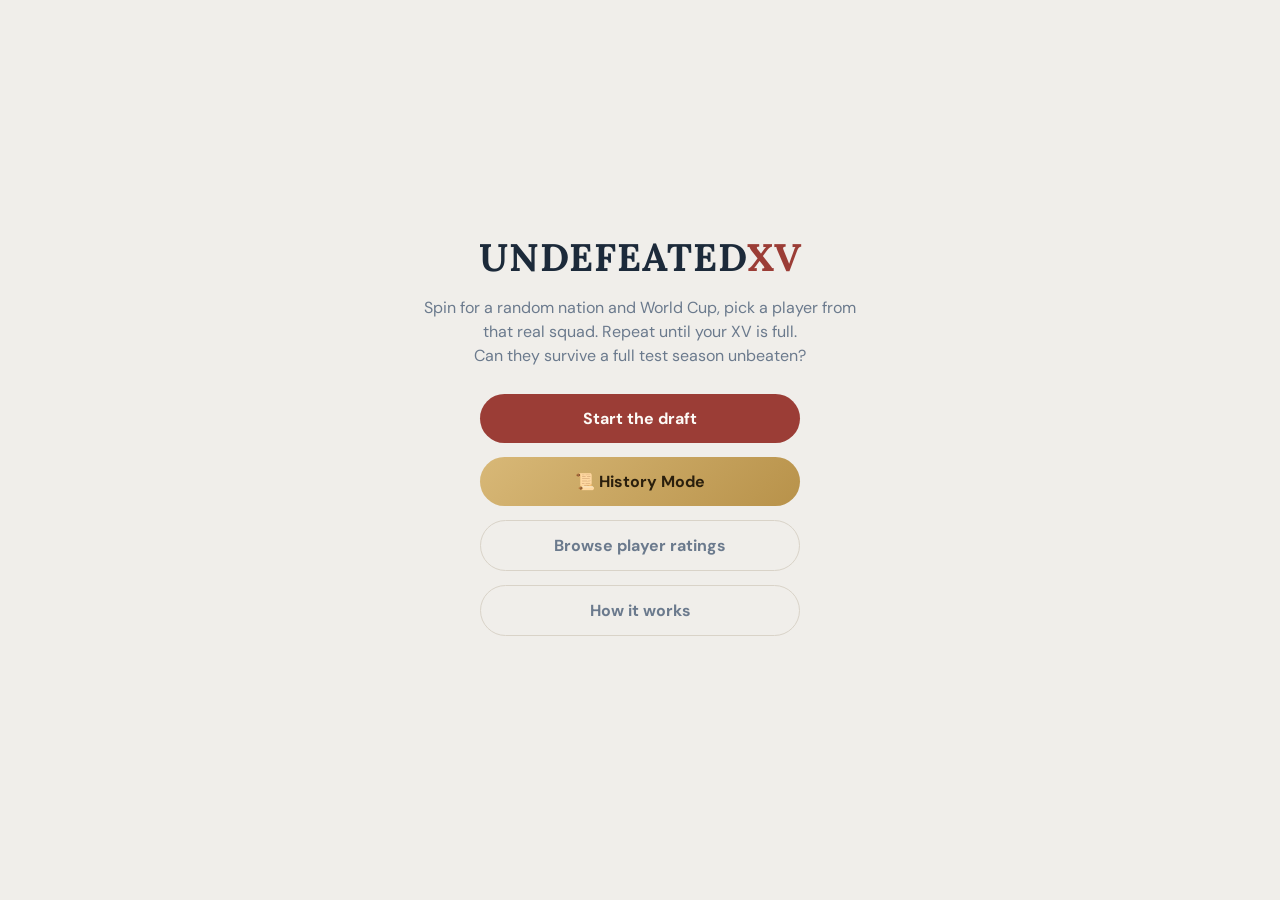
==== undefeated-xv/index.html @ 51ba61ce "Undefeated XV: strip page copy, re-theme game to match site undefeated-xv.html now just embeds the g" ====
<!DOCTYPE html>
<html lang="en">
<head>
<meta charset="UTF-8">
<meta name="viewport" content="width=device-width, initial-scale=1.0, maximum-scale=1.0">
<title>Undefeated XV</title>
<link rel="preconnect" href="https://fonts.googleapis.com">
<link rel="preconnect" href="https://fonts.gstatic.com" crossorigin>
<link href="https://fonts.googleapis.com/css2?family=DM+Sans:wght@400;500;600;700&family=Lora:ital,wght@0,400;0,600;0,700;1,400;1,500&display=swap" rel="stylesheet">
<link rel="stylesheet" href="style.css?v=1785042600">
</head>
<body>

<div id="app">

  <!-- ROTATE WARNING -->
  <div id="rotate-warning" class="screen hidden">
    <p>Undefeated XV is best played in portrait mode.</p>
  </div>

  <!-- HOME -->
  <section id="screen-home" class="screen">
    <div class="home-inner">
      <h1 class="logo">UNDEFEATED<span>XV</span></h1>
      <p class="tagline">Spin for a random nation and World Cup, pick a player from that real squad. Repeat until your XV is full.<br>Can they survive a full test season unbeaten?</p>
      <button id="btn-start" class="btn btn-primary">Start the draft</button>
      <button id="btn-history" class="btn btn-gold">📜 History Mode</button>
      <button id="btn-ratings" class="btn btn-ghost">Browse player ratings</button>
      <button id="btn-how" class="btn btn-ghost">How it works</button>
    </div>
  </section>

  <!-- HISTORY MODE: YEAR PICKER -->
  <section id="screen-history-year" class="screen hidden">
    <header class="draft-header">
      <h2>Pick a World Cup</h2>
      <button id="btn-history-back" class="btn-ghost-small">Back</button>
    </header>
    <p class="pick-empty" style="padding:0 0 16px;text-align:left;">
      Your XV drops into a real pool from that tournament, replacing one of its
      real teams — then plays a real run through the actual bracket that
      unfolds from there, real opponents and all.
    </p>
    <div id="history-year-list" class="picker-list"></div>
  </section>

  <!-- RATINGS BROWSER -->
  <section id="screen-ratings" class="screen hidden">
    <header class="draft-header">
      <h2>Player ratings</h2>
      <button id="btn-ratings-back" class="btn-ghost-small">Back</button>
    </header>
    <input id="ratings-search" class="picker-search" type="text" placeholder="Search players, nations, positions...">
    <div id="ratings-list" class="picker-list ratings-list"></div>
  </section>

  <!-- HOW IT WORKS -->
  <section id="screen-how" class="screen hidden">
    <div class="panel">
      <h2>How it works</h2>
      <ol class="how-list">
        <li><strong>Fill 10 positions.</strong> Prop, Hooker, Lock, Flanker, Number 8, Scrum-half, Fly-half, Centre, Wing, Fullback.</li>
        <li><strong>Spin.</strong> Hit the spin button and the game randomly lands on a real nation's squad from a real World Cup (New Zealand 1987, South Africa 1995, England 2003...). Not happy with it? Spin again, no limit.</li>
        <li><strong>Pick a player.</strong> Choose anyone from that squad who still has an open slot in your XV. Spin again for the next one. Repeat until all 10 are filled, mixing nations and decades however it lands.</li>
        <li><strong>Build chemistry.</strong> Players from the same nation link up, and players who were literally on the same World Cup squad link up even harder.</li>
        <li><strong>Pick a mode:</strong> a 14-match Test Campaign (plays out in full — final record is what matters, one loss doesn't end it); Rugby World Cup 2027 (drops your XV into a real pool from the actual next tournament's draw, then a real simulated run through the real bracket structure — one loss ends it); or History Mode (pick a real past World Cup, drop into a real pool from it, and play a real run through that year's actual bracket, real opponents at every stage — one loss ends it).</li>
      </ol>
      <button class="btn btn-primary" id="btn-how-back">Back</button>
    </div>
  </section>

  <!-- DRAFT -->
  <section id="screen-draft" class="screen wide-screen hidden">
    <header class="draft-header">
      <h2>Build your XV</h2>
      <div id="draft-progress" class="draft-progress">0 / 10</div>
    </header>

    <div class="draft-columns">
      <!-- PICK PANE (left) -->
      <div class="pick-pane">
        <div class="spin-controls">
          <button id="btn-spin-all" class="btn btn-primary btn-spin">🎲 Respin all</button>
          <button id="btn-spin-date" class="btn btn-ghost" disabled>📅 Change date</button>
          <button id="btn-spin-team" class="btn btn-ghost" disabled>🌍 Change team</button>
        </div>
        <div id="pick-content" class="pick-content">
          <p class="pick-empty">Hit "Respin all" to land on a random nation and World Cup.</p>
        </div>
      </div>

      <!-- SQUAD PANE (right) -->
      <div class="squad-pane">
        <div id="slots" class="slots-list"></div>
        <div class="squad-footer">
          <div id="team-preview" class="team-preview"></div>
          <button id="btn-start-test" class="btn btn-primary hidden">Enter Test Campaign</button>
          <button id="btn-start-worldcup" class="btn btn-primary btn-gold hidden">Enter Rugby World Cup 2027</button>
          <button id="btn-start-history" class="btn btn-primary btn-gold hidden">Enter Campaign</button>
        </div>
      </div>
    </div>
  </section>

  <!-- END -->
  <section id="screen-end" class="screen hidden">
    <div class="panel end-panel">
      <h2 id="end-title"></h2>
      <p id="end-subtitle"></p>
      <div id="end-log" class="result-log"></div>
      <div class="end-actions">
        <button id="btn-copy" class="btn btn-ghost">Copy result</button>
        <button id="btn-restart" class="btn btn-primary">Draft a new XV</button>
      </div>
    </div>
  </section>

</div>

<script src="main.js?v=1785036277"></script>
</body>
</html>
---- undefeated-xv/style.css ----
:root {
  --bg: #f0eeea;
  --bg-panel: #faf9f7;
  --bg-card: #ffffff;
  --bg-card-hover: #f5f3ef;
  --line: #d9d3c8;
  --text: #1c2a3a;
  --text-dim: #6b7a8d;
  --accent: #9B3D36;
  --accent-light: #B85C52;
  --accent-dim: #ddc0bd;
  --accent-warm: #b8924a;
  --win: #3f7a4a;
  --loss: #8a332c;
  --legend: #b8924a;
  --shadow-sm: 0 1px 3px rgba(28, 42, 58, 0.06);
  --shadow-md: 0 4px 16px rgba(28, 42, 58, 0.08);
  --radius: 14px;
  --max-w: 480px;
  --font-display: 'Lora', Georgia, serif;
  --font-body: 'DM Sans', -apple-system, BlinkMacSystemFont, "Segoe UI", Roboto, Helvetica, Arial, sans-serif;
}

* { box-sizing: border-box; }

html, body {
  margin: 0;
  padding: 0;
  background: var(--bg);
  color: var(--text);
  font-family: var(--font-body);
  overflow-x: hidden;
}

#app {
  max-width: var(--max-w);
  margin: 0 auto;
  min-height: 100vh;
  position: relative;
  padding-bottom: 24px;
}

.hidden { display: none !important; }

.screen { padding: 20px 16px 12px; }

/* The draft screen breaks out of the phone-width frame on wider viewports
   so the pick pane (left) and squad pane (right) can sit side by side, like
   the reference games. Falls back to a stacked single column on phones. */
.wide-screen {
  width: 100vw;
  max-width: 980px;
  margin-left: calc(-50vw + 50%);
  box-sizing: border-box;
}

.draft-columns {
  display: flex;
  gap: 20px;
  align-items: flex-start;
  margin-top: 12px;
}
.pick-pane {
  flex: 1 1 58%;
  min-width: 0;
  background: var(--bg-panel);
  border: 1px solid var(--line);
  border-radius: var(--radius);
  padding: 16px;
  box-shadow: var(--shadow-sm);
}
.squad-pane {
  flex: 1 1 42%;
  min-width: 0;
  position: sticky;
  top: 16px;
}
@media (max-width: 760px) {
  .draft-columns { flex-direction: column; }
  .squad-pane { position: static; width: 100%; }
  .pick-pane { width: 100%; }
}

/* HOME */
.home-inner {
  min-height: 92vh;
  display: flex;
  flex-direction: column;
  align-items: center;
  justify-content: center;
  text-align: center;
  gap: 14px;
}
.logo {
  font-family: var(--font-display);
  font-size: 2.4rem;
  letter-spacing: 1px;
  margin: 0;
  font-weight: 700;
}
.logo span { color: var(--accent); }
.tagline {
  color: var(--text-dim);
  line-height: 1.5;
  margin: 0 0 12px;
}

.btn {
  font-family: var(--font-body);
  border: none;
  border-radius: 999px;
  padding: 14px 28px;
  font-size: 1rem;
  font-weight: 700;
  cursor: pointer;
  width: 100%;
  max-width: 320px;
}
.btn-primary {
  background: var(--accent);
  color: #fdfaf6;
}
.btn-primary:disabled {
  background: var(--accent-dim);
  color: #9a7c79;
}
.btn:disabled {
  opacity: 0.5;
  cursor: not-allowed;
}
.btn-ghost {
  background: transparent;
  color: var(--text-dim);
  border: 1px solid var(--line);
}
.btn-gold {
  background: linear-gradient(135deg, #d8b877, var(--accent-warm));
  color: #2a1f0d;
}
.btn-spin {
  font-size: 1.05rem;
  box-shadow: 0 0 0 3px rgba(155, 61, 54, 0.14);
}
.spin-era-heading {
  text-align: center;
  padding: 4px 2px 14px;
}
.spin-era-heading .se-name {
  font-family: var(--font-display);
  font-size: 1.1rem;
  font-weight: 700;
}
.spin-era-heading .se-sub {
  font-size: 0.8rem;
  color: var(--text-dim);
}
.btn-ghost-small {
  background: none;
  border: 1px solid var(--line);
  color: var(--text-dim);
  border-radius: 999px;
  padding: 6px 14px;
  font-size: 0.8rem;
  cursor: pointer;
  font-family: var(--font-body);
}
.ratings-list {
  max-height: 80vh;
  margin-top: 12px;
}

.panel {
  background: var(--bg-panel);
  border: 1px solid var(--line);
  border-radius: var(--radius);
  padding: 20px;
  box-shadow: var(--shadow-sm);
}
.how-list {
  color: var(--text-dim);
  line-height: 1.6;
  padding-left: 20px;
}
.how-list strong { color: var(--text); }
#screen-how .btn { margin-top: 14px; }

/* DRAFT */
.draft-header {
  display: flex;
  justify-content: space-between;
  align-items: center;
  margin-bottom: 12px;
}
.draft-header h2 { margin: 0; font-family: var(--font-display); }
.draft-progress {
  background: var(--bg-card);
  border: 1px solid var(--line);
  border-radius: 999px;
  padding: 4px 12px;
  font-weight: 700;
  color: var(--accent);
  font-size: 0.9rem;
  font-family: var(--font-body);
}

/* Squad pane: a real team-sheet layout — front row, second row, back row,
   half-backs, centre/wing, fullback — not a flat list. Each .squad-row is
   one "line" of the sheet, holding 1 or 2 slot cards side by side. */
.slots-list {
  display: flex;
  flex-direction: column;
  gap: 6px;
}
.squad-row {
  display: flex;
  gap: 6px;
}
.squad-row .slot-row {
  flex: 1;
  min-width: 0;
}
.slot-row {
  display: flex;
  flex-direction: column;
  align-items: center;
  text-align: center;
  gap: 4px;
  background: var(--bg-card);
  border: 1px solid var(--line);
  border-radius: 10px;
  padding: 12px;
  cursor: pointer;
  min-height: 30px;
  box-shadow: var(--shadow-sm);
}
.slot-row:active { background: var(--bg-card-hover); }
.slot-row.filled { border-color: var(--accent-light); }
.slot-row .sr-pos {
  font-size: 0.66rem;
  color: var(--text-dim);
  text-transform: uppercase;
  letter-spacing: 0.4px;
}
.slot-row .sr-body { max-width: 100%; }
.slot-row .sr-name {
  font-weight: 700;
  font-size: 0.88rem;
  white-space: nowrap;
  overflow: hidden;
  text-overflow: ellipsis;
}
.slot-row .sr-empty {
  color: var(--text-dim);
  font-size: 0.85rem;
  font-style: italic;
}
.slot-row .sr-rating {
  font-family: var(--font-display);
  color: var(--accent);
  font-weight: 700;
  font-size: 0.95rem;
}

.squad-footer {
  margin-top: 14px;
  display: flex;
  flex-direction: column;
  gap: 8px;
}
.team-preview {
  color: var(--text-dim);
  font-size: 0.82rem;
  text-align: center;
  min-height: 18px;
}

/* PICK PANE */
.spin-controls {
  display: flex;
  gap: 8px;
  flex-wrap: wrap;
  margin-bottom: 14px;
}
.spin-controls .btn {
  flex: 1;
  min-width: 120px;
  max-width: none;
  padding: 12px 10px;
  font-size: 0.85rem;
}
.pick-content { min-height: 160px; }
.pick-empty {
  color: var(--text-dim);
  text-align: center;
  padding: 50px 10px;
}
.pick-row .pr-meta .squad-tag {
  color: var(--legend);
}
.picker-search {
  margin: 12px 0;
  padding: 10px 14px;
  border-radius: 10px;
  border: 1px solid var(--line);
  background: var(--bg-card);
  color: var(--text);
  font-size: 0.9rem;
  font-family: var(--font-body);
}
.picker-list {
  overflow-y: auto;
  display: flex;
  flex-direction: column;
  gap: 6px;
}
.pick-row {
  display: flex;
  justify-content: space-between;
  align-items: center;
  background: var(--bg-card);
  border: 1px solid var(--line);
  border-radius: 10px;
  padding: 10px 12px;
  cursor: pointer;
  box-shadow: var(--shadow-sm);
}
.pick-row:active { background: var(--bg-card-hover); }
.pick-row .pr-left {
  display: flex;
  flex-direction: column;
}
.pick-row .pr-name { font-weight: 700; font-size: 0.9rem; }
.pick-row .pr-meta { font-size: 0.72rem; color: var(--text-dim); }
.pick-row .pr-rating {
  font-family: var(--font-display);
  font-weight: 700;
  color: var(--accent);
  font-size: 1.05rem;
}
.pick-row.taken {
  opacity: 0.4;
  cursor: not-allowed;
}

/* RESULT LOG (used by the end screen's full match log) */
.result-log {
  display: flex;
  flex-direction: column;
  gap: 6px;
  max-height: 40vh;
  overflow-y: auto;
}
.result-row {
  display: flex;
  justify-content: space-between;
  align-items: center;
  background: var(--bg-card);
  border: 1px solid var(--line);
  border-left: 3px solid var(--win);
  border-radius: 8px;
  padding: 8px 12px;
  font-size: 0.82rem;
  box-shadow: var(--shadow-sm);
}
.result-row.loss { border-left-color: var(--loss); }
.result-row .rr-tag {
  font-weight: 700;
  font-size: 0.7rem;
  text-transform: uppercase;
}
.result-row.win .rr-tag { color: var(--win); }
.result-row.loss .rr-tag { color: var(--loss); }

/* END */
.end-panel { text-align: center; }
#end-title { font-family: var(--font-display); font-size: 1.6rem; margin-bottom: 4px; }
#end-subtitle { color: var(--text-dim); margin-bottom: 16px; }
.end-actions {
  display: flex;
  flex-direction: column;
  gap: 10px;
  margin-top: 16px;
}

@media (min-width: 400px) {
  .slots { grid-template-columns: repeat(3, 1fr); }
}
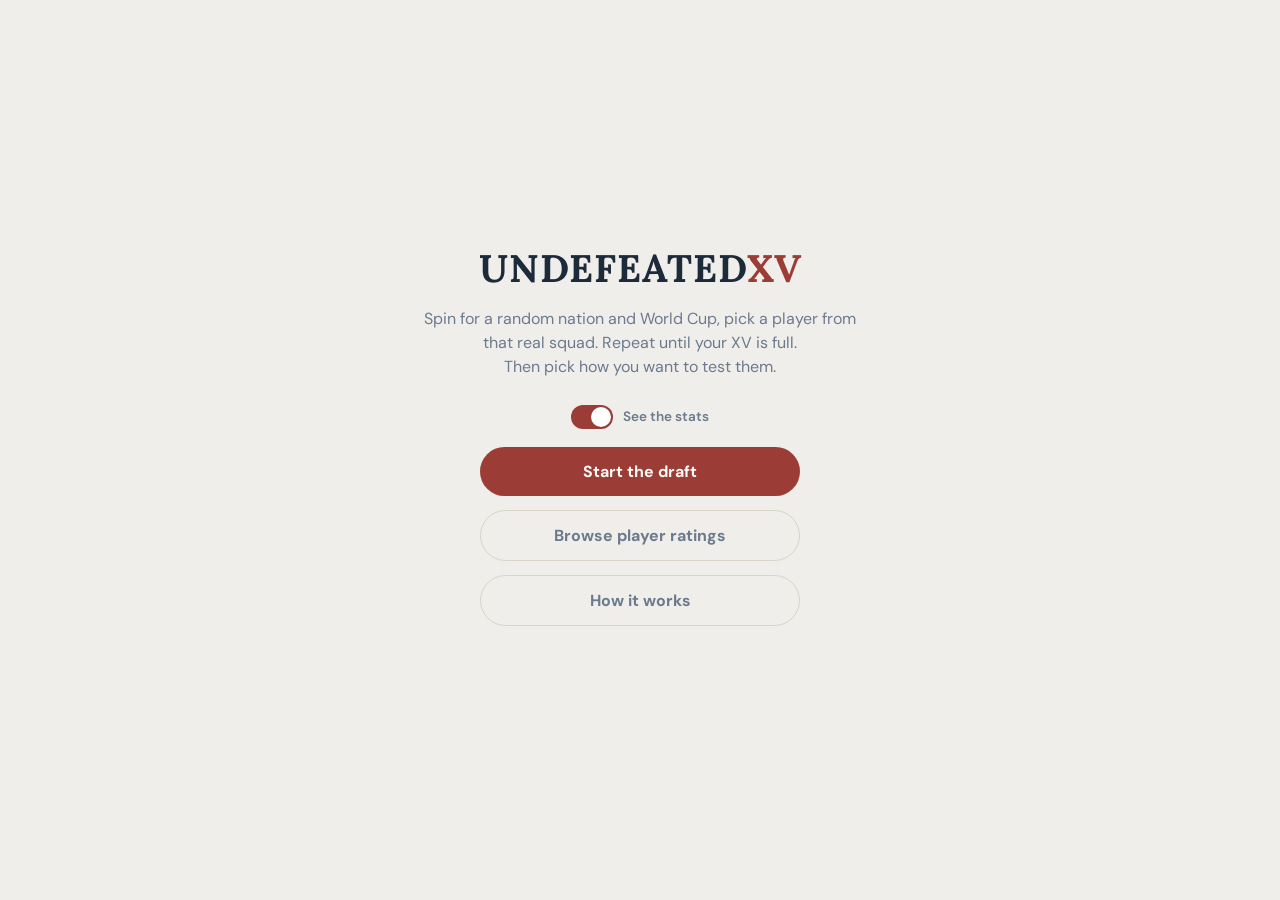
==== commit 52734c26: "Undefeated XV: stats toggle, post-draft mode selection, new modes - "See the stats"/"No stats" toggl" ====
--- a/undefeated-xv/index.html
+++ b/undefeated-xv/index.html
@@ -7,7 +7,7 @@
 <link rel="preconnect" href="https://fonts.googleapis.com">
 <link rel="preconnect" href="https://fonts.gstatic.com" crossorigin>
 <link href="https://fonts.googleapis.com/css2?family=DM+Sans:wght@400;500;600;700&family=Lora:ital,wght@0,400;0,600;0,700;1,400;1,500&display=swap" rel="stylesheet">
-<link rel="stylesheet" href="style.css?v=1785042600">
+<link rel="stylesheet" href="style.css?v=1785086459">
 </head>
 <body>
 
@@ -22,15 +22,19 @@
   <section id="screen-home" class="screen">
     <div class="home-inner">
       <h1 class="logo">UNDEFEATED<span>XV</span></h1>
-      <p class="tagline">Spin for a random nation and World Cup, pick a player from that real squad. Repeat until your XV is full.<br>Can they survive a full test season unbeaten?</p>
+      <p class="tagline">Spin for a random nation and World Cup, pick a player from that real squad. Repeat until your XV is full.<br>Then pick how you want to test them.</p>
+      <label class="stats-toggle">
+        <input type="checkbox" id="toggle-stats" checked>
+        <span class="stats-toggle-track"><span class="stats-toggle-thumb"></span></span>
+        <span class="stats-toggle-label" id="toggle-stats-label">See the stats</span>
+      </label>
       <button id="btn-start" class="btn btn-primary">Start the draft</button>
-      <button id="btn-history" class="btn btn-gold">📜 History Mode</button>
       <button id="btn-ratings" class="btn btn-ghost">Browse player ratings</button>
       <button id="btn-how" class="btn btn-ghost">How it works</button>
     </div>
   </section>
 
-  <!-- HISTORY MODE: YEAR PICKER -->
+  <!-- WORLD CUP: YEAR PICKER (reached after the draft, once your XV is full) -->
   <section id="screen-history-year" class="screen hidden">
     <header class="draft-header">
       <h2>Pick a World Cup</h2>
@@ -39,7 +43,8 @@
     <p class="pick-empty" style="padding:0 0 16px;text-align:left;">
       Your XV drops into a real pool from that tournament, replacing one of its
       real teams — then plays a real run through the actual bracket that
-      unfolds from there, real opponents and all.
+      unfolds from there, real opponents and all. 1987–2023 are real history;
+      2027 is the real draw for the tournament that hasn't been played yet.
     </p>
     <div id="history-year-list" class="picker-list"></div>
   </section>
@@ -60,10 +65,11 @@
       <h2>How it works</h2>
       <ol class="how-list">
         <li><strong>Fill 10 positions.</strong> Prop, Hooker, Lock, Flanker, Number 8, Scrum-half, Fly-half, Centre, Wing, Fullback.</li>
+        <li><strong>See the stats, or don't.</strong> Toggle "See the stats" off before you start and you'll draft blind — no ratings shown, players listed alphabetically instead of best-first.</li>
         <li><strong>Spin.</strong> Hit the spin button and the game randomly lands on a real nation's squad from a real World Cup (New Zealand 1987, South Africa 1995, England 2003...). Not happy with it? Spin again, no limit.</li>
         <li><strong>Pick a player.</strong> Choose anyone from that squad who still has an open slot in your XV. Spin again for the next one. Repeat until all 10 are filled, mixing nations and decades however it lands.</li>
         <li><strong>Build chemistry.</strong> Players from the same nation link up, and players who were literally on the same World Cup squad link up even harder.</li>
-        <li><strong>Pick a mode:</strong> a 14-match Test Campaign (plays out in full — final record is what matters, one loss doesn't end it); Rugby World Cup 2027 (drops your XV into a real pool from the actual next tournament's draw, then a real simulated run through the real bracket structure — one loss ends it); or History Mode (pick a real past World Cup, drop into a real pool from it, and play a real run through that year's actual bracket, real opponents at every stage — one loss ends it).</li>
+        <li><strong>Then pick a mode</strong> — once your XV is full: <strong>Regular Competition</strong> (all 24 real nations that qualified for the 2027 World Cup, in order, no elimination — perfect is 24-0); <strong>World Cup</strong> (pick any tournament, 1987 through the real 2027 draw, and play a real run through that year's actual bracket — one loss ends it); or <strong>Gauntlet</strong> (the 10 highest real Elo team-seasons ever recorded, back to back — one loss ends it).</li>
       </ol>
       <button class="btn btn-primary" id="btn-how-back">Back</button>
     </div>
@@ -94,9 +100,11 @@
         <div id="slots" class="slots-list"></div>
         <div class="squad-footer">
           <div id="team-preview" class="team-preview"></div>
-          <button id="btn-start-test" class="btn btn-primary hidden">Enter Test Campaign</button>
-          <button id="btn-start-worldcup" class="btn btn-primary btn-gold hidden">Enter Rugby World Cup 2027</button>
-          <button id="btn-start-history" class="btn btn-primary btn-gold hidden">Enter Campaign</button>
+          <div id="mode-buttons" class="mode-buttons hidden">
+            <button id="btn-mode-regular" class="btn btn-primary">Regular Competition</button>
+            <button id="btn-mode-worldcup" class="btn btn-primary btn-gold">World Cup</button>
+            <button id="btn-mode-gauntlet" class="btn btn-primary btn-gold">🔥 Gauntlet</button>
+          </div>
         </div>
       </div>
     </div>
@@ -117,6 +125,6 @@
 
 </div>
 
-<script src="main.js?v=1785036277"></script>
+<script src="main.js?v=1785086459"></script>
 </body>
 </html>
--- a/undefeated-xv/style.css
+++ b/undefeated-xv/style.css
@@ -105,6 +105,45 @@
   margin: 0 0 12px;
 }
 
+/* Stats / no-stats toggle — a real choice made before the draft starts, not
+   a settings checkbox, so it reads as a pill switch rather than a form field. */
+.stats-toggle {
+  display: flex;
+  align-items: center;
+  gap: 10px;
+  cursor: pointer;
+  margin-bottom: 4px;
+  user-select: none;
+}
+.stats-toggle input { position: absolute; opacity: 0; width: 0; height: 0; }
+.stats-toggle-track {
+  width: 42px;
+  height: 24px;
+  background: var(--line);
+  border-radius: 999px;
+  position: relative;
+  flex-shrink: 0;
+  transition: background 0.2s ease;
+}
+.stats-toggle-thumb {
+  position: absolute;
+  top: 2px;
+  left: 2px;
+  width: 20px;
+  height: 20px;
+  background: var(--bg-card);
+  border-radius: 50%;
+  box-shadow: var(--shadow-sm);
+  transition: transform 0.2s ease;
+}
+.stats-toggle input:checked ~ .stats-toggle-track { background: var(--accent); }
+.stats-toggle input:checked ~ .stats-toggle-track .stats-toggle-thumb { transform: translateX(18px); }
+.stats-toggle-label {
+  font-size: 0.85rem;
+  font-weight: 600;
+  color: var(--text-dim);
+}
+
 .btn {
   font-family: var(--font-body);
   border: none;
@@ -273,6 +312,12 @@
   text-align: center;
   min-height: 18px;
 }
+.mode-buttons {
+  display: flex;
+  flex-direction: column;
+  gap: 8px;
+}
+.mode-buttons .btn { max-width: none; }
 
 /* PICK PANE */
 .spin-controls {
@@ -368,6 +413,13 @@
   font-size: 0.7rem;
   text-transform: uppercase;
 }
+.log-narrative {
+  font-size: 0.78rem;
+  color: var(--text-dim);
+  font-style: italic;
+  padding: 4px 4px 0;
+}
+.log-narrative:first-child { padding-top: 0; }
 .result-row.win .rr-tag { color: var(--win); }
 .result-row.loss .rr-tag { color: var(--loss); }
 
